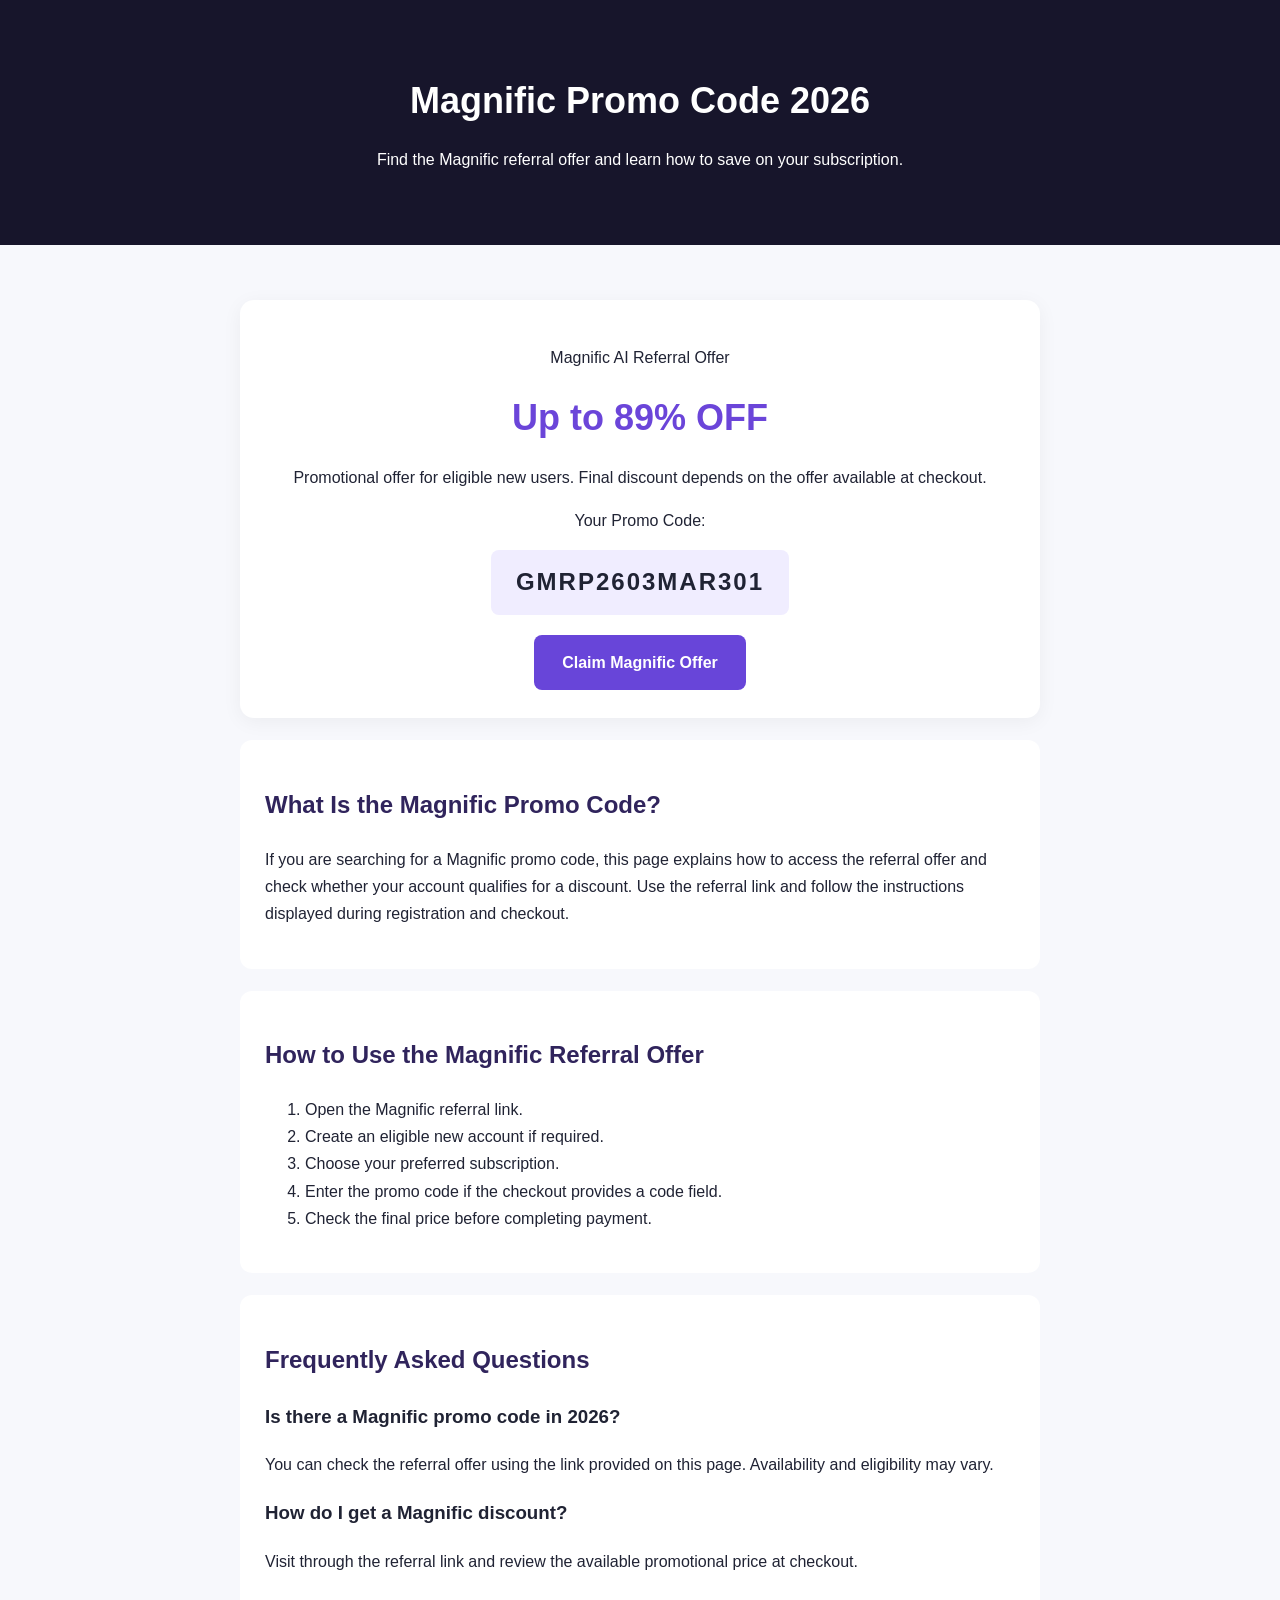
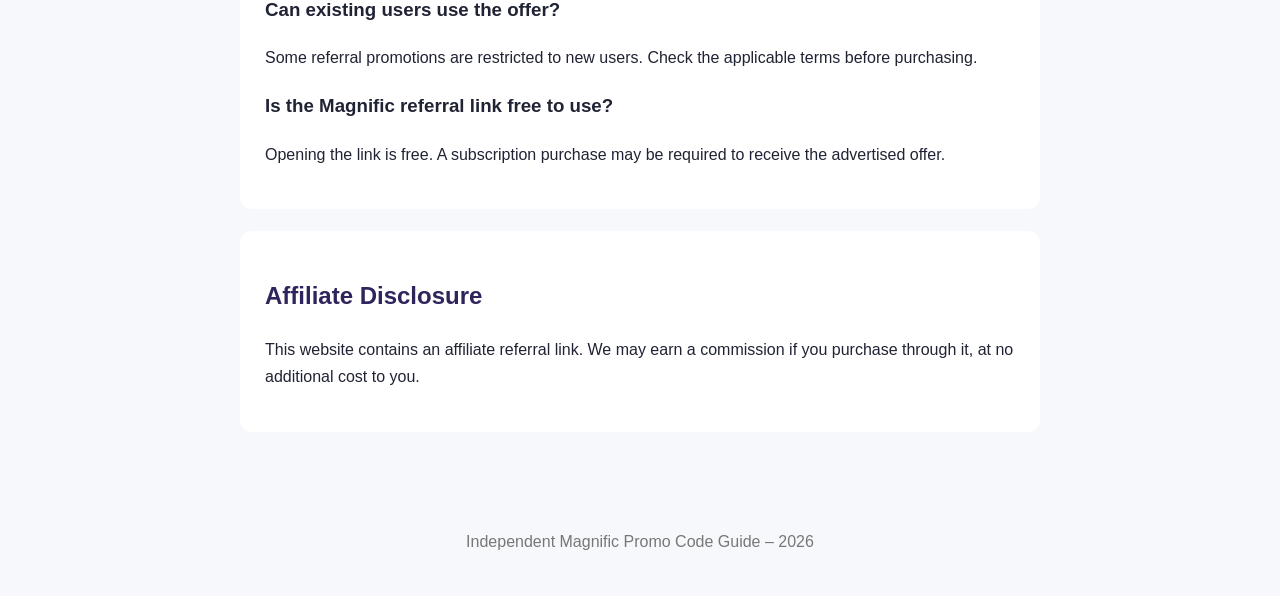
==== index.html @ 4afcddb9 "Create index.html Get a verified Magnific promo code: use GMRP2603MAR301 with our referral link and " ====
<!DOCTYPE html>
<html lang="en">
<head>
  <meta charset="UTF-8">
  <meta name="viewport" content="width=device-width, initial-scale=1">

  <title>Magnific Promo Code 2026 – Save on Your First Subscription</title>

  <meta name="description" content="Looking for a Magnific promo code? Discover the referral offer, promo code, eligibility details and how to claim your discount on Magnific AI.">

  <meta name="robots" content="index, follow">

  <style>
    * { box-sizing: border-box; }
    body {
      margin: 0;
      font-family: Arial, sans-serif;
      background: #f7f8fc;
      color: #202334;
      line-height: 1.7;
    }
    header {
      background: #17152b;
      color: white;
      padding: 55px 20px;
      text-align: center;
    }
    header h1 { font-size: 36px; line-height: 1.2; }
    .container {
      max-width: 850px;
      margin: 30px auto;
      padding: 25px;
    }
    .offer {
      background: white;
      border-radius: 14px;
      padding: 28px;
      text-align: center;
      box-shadow: 0 4px 20px #0000000d;
    }
    .discount {
      font-size: 36px;
      font-weight: bold;
      color: #6b45d9;
    }
    .code {
      background: #f0edff;
      padding: 12px 25px;
      font-size: 24px;
      font-weight: bold;
      display: inline-block;
      border-radius: 8px;
      letter-spacing: 2px;
    }
    .btn {
      display: inline-block;
      margin-top: 20px;
      background: #6845d9;
      color: white;
      padding: 14px 28px;
      border-radius: 8px;
      text-decoration: none;
      font-weight: bold;
    }
    section {
      background: white;
      padding: 25px;
      border-radius: 12px;
      margin-top: 22px;
    }
    h2 { color: #30245c; }
    footer {
      text-align: center;
      padding: 25px;
      color: #777;
    }
  </style>
</head>

<body>

<header>
  <h1>Magnific Promo Code 2026</h1>
  <p>Find the Magnific referral offer and learn how to save on your subscription.</p>
</header>

<main class="container">

  <div class="offer">
    <p>Magnific AI Referral Offer</p>
    <div class="discount">Up to 89% OFF</div>
    <p>Promotional offer for eligible new users. Final discount depends on the offer available at checkout.</p>

    <p>Your Promo Code:</p>
    <div class="code">GMRP2603MAR301</div>

    <br>

    <a class="btn"
       href="https://referral.magnific.com/mzNlYhK"
       target="_blank"
       rel="nofollow sponsored noopener">
       Claim Magnific Offer
    </a>
  </div>

  <section>
    <h2>What Is the Magnific Promo Code?</h2>
    <p>
      If you are searching for a Magnific promo code,
      this page explains how to access the referral offer
      and check whether your account qualifies for a discount.
      Use the referral link and follow the instructions
      displayed during registration and checkout.
    </p>
  </section>

  <section>
    <h2>How to Use the Magnific Referral Offer</h2>
    <ol>
      <li>Open the Magnific referral link.</li>
      <li>Create an eligible new account if required.</li>
      <li>Choose your preferred subscription.</li>
      <li>Enter the promo code if the checkout provides a code field.</li>
      <li>Check the final price before completing payment.</li>
    </ol>
  </section>

  <section>
    <h2>Frequently Asked Questions</h2>

    <h3>Is there a Magnific promo code in 2026?</h3>
    <p>
      You can check the referral offer using the link
      provided on this page. Availability and eligibility
      may vary.
    </p>

    <h3>How do I get a Magnific discount?</h3>
    <p>
      Visit through the referral link and review the
      available promotional price at checkout.
    </p>

    <h3>Can existing users use the offer?</h3>
    <p>
      Some referral promotions are restricted to new users.
      Check the applicable terms before purchasing.
    </p>

    <h3>Is the Magnific referral link free to use?</h3>
    <p>
      Opening the link is free. A subscription purchase
      may be required to receive the advertised offer.
    </p>
  </section>

  <section>
    <h2>Affiliate Disclosure</h2>
    <p>
      This website contains an affiliate referral link.
      We may earn a commission if you purchase through it,
      at no additional cost to you.
    </p>
  </section>

</main>

<footer>
  <p>Independent Magnific Promo Code Guide – 2026</p>
</footer>

</body>
</html>
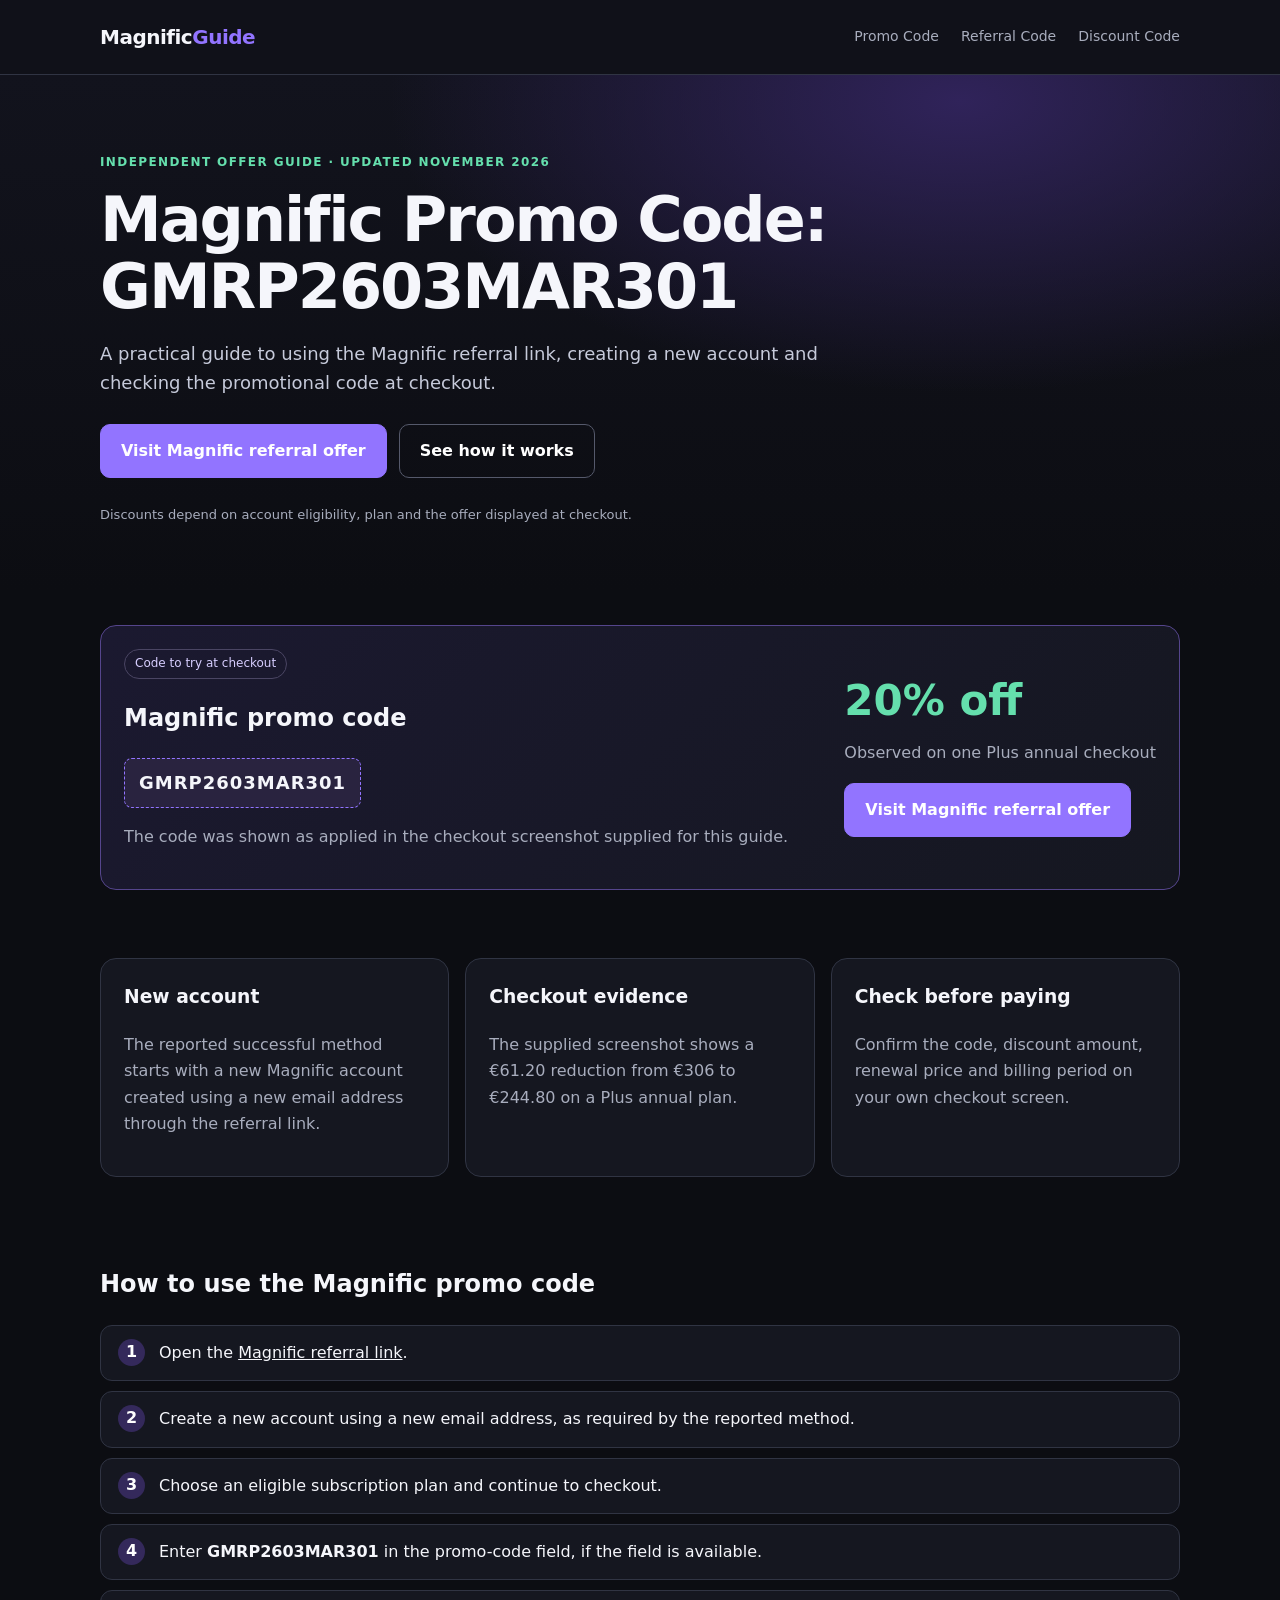
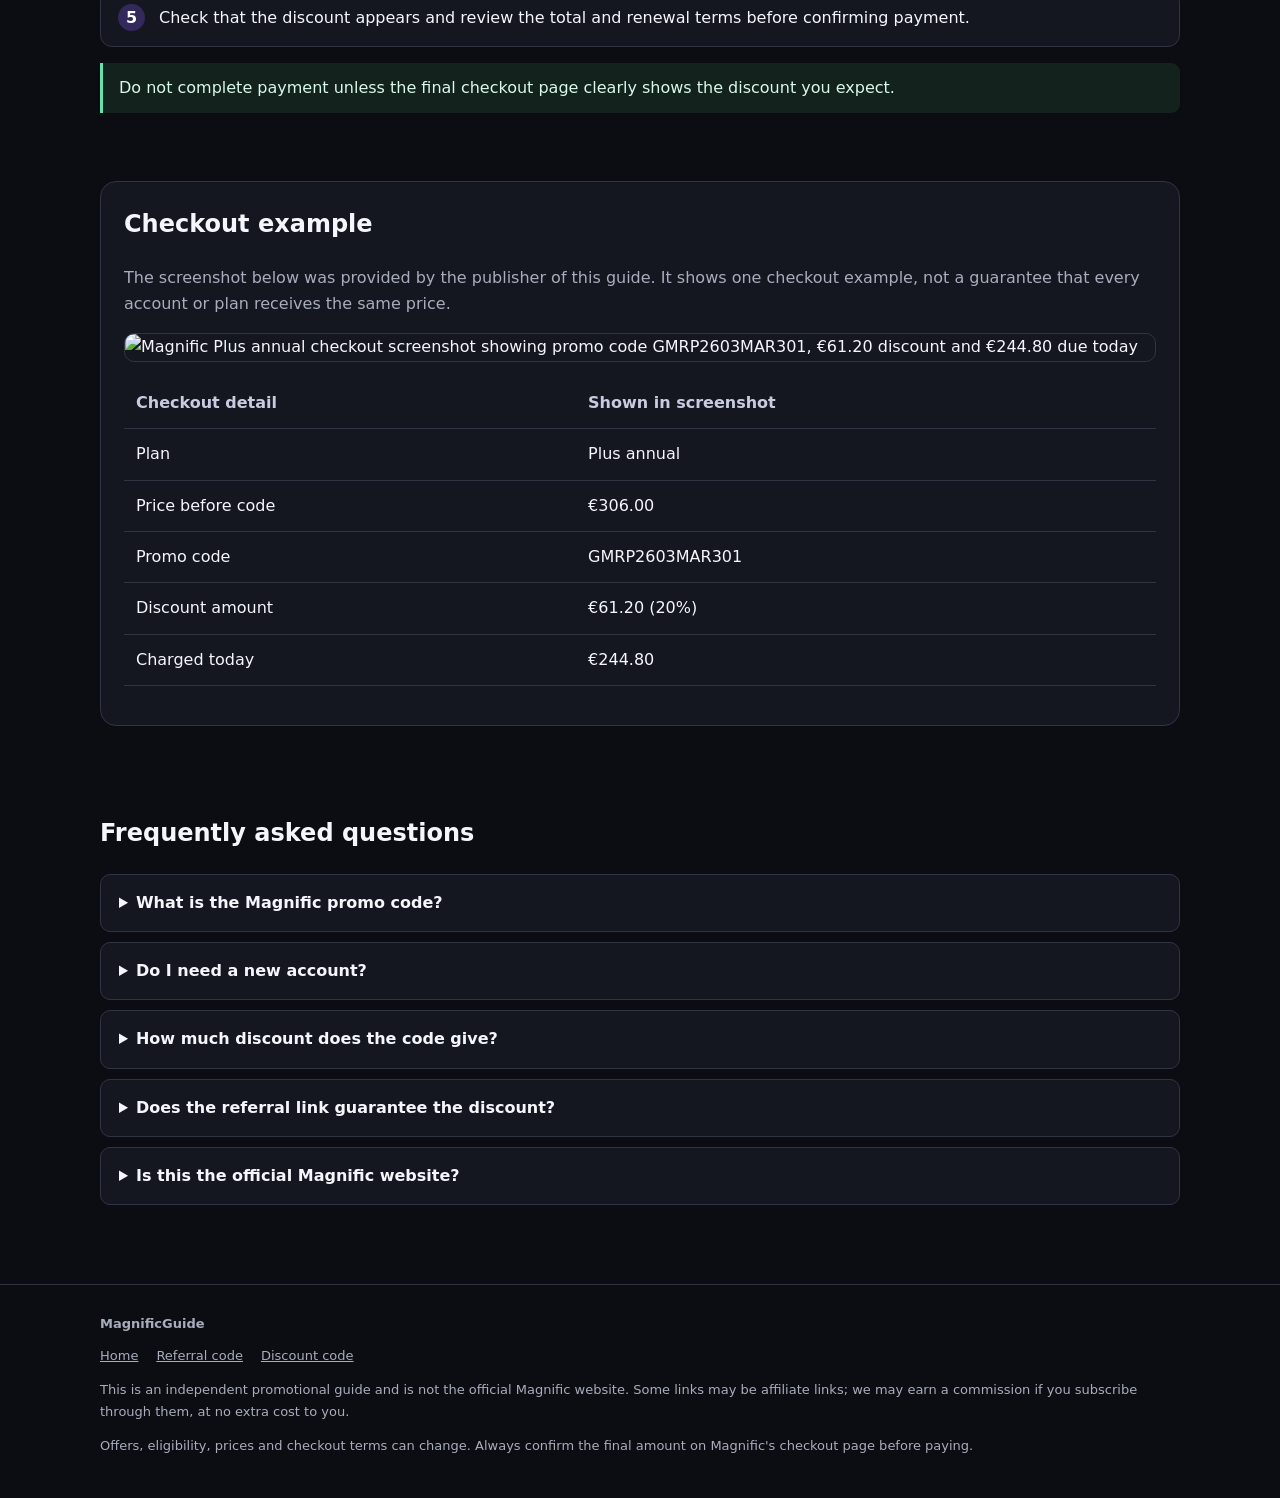
==== commit 730cb2dd: "Upload Magnific website files" ====
--- a/index.html
+++ b/index.html
@@ -1,174 +1,43 @@
-<!DOCTYPE html>
-<html lang="en">
-<head>
-  <meta charset="UTF-8">
-  <meta name="viewport" content="width=device-width, initial-scale=1">
+<!doctype html>
+<html lang="en"><head><meta charset="utf-8"><meta name="viewport" content="width=device-width,initial-scale=1">
+<link rel="stylesheet" href="styles.css">
+<title>Magnific Promo Code GMRP2603MAR301 – Checkout Guide 2026</title><meta name="description" content="How to use Magnific promo code GMRP2603MAR301 with the referral link. See new-account steps and a checkout example showing 20% off a Plus annual plan.">
+<meta name="robots" content="index,follow">
+<meta property="og:type" content="website"><meta property="og:title" content="Magnific Promo Code GMRP2603MAR301 – Checkout Guide 2026">
+<meta property="og:description" content="How to use Magnific promo code GMRP2603MAR301 with the referral link. See new-account steps and a checkout example showing 20% off a Plus annual plan.">
+</head><body>
+<header><div class="wrap nav"><a class="brand" href="index.html">Magnific<span>Guide</span></a>
+<nav aria-label="Main navigation"><a href="index.html">Promo Code</a><a href="referral-code.html">Referral Code</a><a href="discount-code.html">Discount Code</a></nav></div></header>
 
-  <title>Magnific Promo Code 2026 – Save on Your First Subscription</title>
-
-  <meta name="description" content="Looking for a Magnific promo code? Discover the referral offer, promo code, eligibility details and how to claim your discount on Magnific AI.">
-
-  <meta name="robots" content="index, follow">
-
-  <style>
-    * { box-sizing: border-box; }
-    body {
-      margin: 0;
-      font-family: Arial, sans-serif;
-      background: #f7f8fc;
-      color: #202334;
-      line-height: 1.7;
-    }
-    header {
-      background: #17152b;
-      color: white;
-      padding: 55px 20px;
-      text-align: center;
-    }
-    header h1 { font-size: 36px; line-height: 1.2; }
-    .container {
-      max-width: 850px;
-      margin: 30px auto;
-      padding: 25px;
-    }
-    .offer {
-      background: white;
-      border-radius: 14px;
-      padding: 28px;
-      text-align: center;
-      box-shadow: 0 4px 20px #0000000d;
-    }
-    .discount {
-      font-size: 36px;
-      font-weight: bold;
-      color: #6b45d9;
-    }
-    .code {
-      background: #f0edff;
-      padding: 12px 25px;
-      font-size: 24px;
-      font-weight: bold;
-      display: inline-block;
-      border-radius: 8px;
-      letter-spacing: 2px;
-    }
-    .btn {
-      display: inline-block;
-      margin-top: 20px;
-      background: #6845d9;
-      color: white;
-      padding: 14px 28px;
-      border-radius: 8px;
-      text-decoration: none;
-      font-weight: bold;
-    }
-    section {
-      background: white;
-      padding: 25px;
-      border-radius: 12px;
-      margin-top: 22px;
-    }
-    h2 { color: #30245c; }
-    footer {
-      text-align: center;
-      padding: 25px;
-      color: #777;
-    }
-  </style>
-</head>
-
-<body>
-
-<header>
-  <h1>Magnific Promo Code 2026</h1>
-  <p>Find the Magnific referral offer and learn how to save on your subscription.</p>
-</header>
-
-<main class="container">
-
-  <div class="offer">
-    <p>Magnific AI Referral Offer</p>
-    <div class="discount">Up to 89% OFF</div>
-    <p>Promotional offer for eligible new users. Final discount depends on the offer available at checkout.</p>
-
-    <p>Your Promo Code:</p>
-    <div class="code">GMRP2603MAR301</div>
-
-    <br>
-
-    <a class="btn"
-       href="https://referral.magnific.com/mzNlYhK"
-       target="_blank"
-       rel="nofollow sponsored noopener">
-       Claim Magnific Offer
-    </a>
-  </div>
-
-  <section>
-    <h2>What Is the Magnific Promo Code?</h2>
-    <p>
-      If you are searching for a Magnific promo code,
-      this page explains how to access the referral offer
-      and check whether your account qualifies for a discount.
-      Use the referral link and follow the instructions
-      displayed during registration and checkout.
-    </p>
-  </section>
-
-  <section>
-    <h2>How to Use the Magnific Referral Offer</h2>
-    <ol>
-      <li>Open the Magnific referral link.</li>
-      <li>Create an eligible new account if required.</li>
-      <li>Choose your preferred subscription.</li>
-      <li>Enter the promo code if the checkout provides a code field.</li>
-      <li>Check the final price before completing payment.</li>
-    </ol>
-  </section>
-
-  <section>
-    <h2>Frequently Asked Questions</h2>
-
-    <h3>Is there a Magnific promo code in 2026?</h3>
-    <p>
-      You can check the referral offer using the link
-      provided on this page. Availability and eligibility
-      may vary.
-    </p>
-
-    <h3>How do I get a Magnific discount?</h3>
-    <p>
-      Visit through the referral link and review the
-      available promotional price at checkout.
-    </p>
-
-    <h3>Can existing users use the offer?</h3>
-    <p>
-      Some referral promotions are restricted to new users.
-      Check the applicable terms before purchasing.
-    </p>
-
-    <h3>Is the Magnific referral link free to use?</h3>
-    <p>
-      Opening the link is free. A subscription purchase
-      may be required to receive the advertised offer.
-    </p>
-  </section>
-
-  <section>
-    <h2>Affiliate Disclosure</h2>
-    <p>
-      This website contains an affiliate referral link.
-      We may earn a commission if you purchase through it,
-      at no additional cost to you.
-    </p>
-  </section>
-
-</main>
-
-<footer>
-  <p>Independent Magnific Promo Code Guide – 2026</p>
-</footer>
-
-</body>
-</html>
+<main><div class="hero"><div class="wrap"><div class="eyebrow">Independent offer guide · Updated November 2026</div>
+<h1>Magnific Promo Code: GMRP2603MAR301</h1>
+<p class="lead">A practical guide to using the Magnific referral link, creating a new account and checking the promotional code at checkout.</p>
+<div class="actions"><a class="btn" href="https://referral.magnific.com/mzNlYhK" target="_blank" rel="sponsored nofollow noopener">Visit Magnific referral offer</a><a class="btn secondary" href="#how-to">See how it works</a></div>
+<p class="small">Discounts depend on account eligibility, plan and the offer displayed at checkout.</p></div></div>
+<section><div class="wrap"><div class="offer"><div><span class="pill">Code to try at checkout</span><h2>Magnific promo code</h2><div class="code">GMRP2603MAR301</div><p class="muted">The code was shown as applied in the checkout screenshot supplied for this guide.</p></div><div><div class="big">20% off</div><p class="muted">Observed on one Plus annual checkout</p><a class="btn" href="https://referral.magnific.com/mzNlYhK" target="_blank" rel="sponsored nofollow noopener">Visit Magnific referral offer</a></div></div></div></section>
+<section><div class="wrap grid">
+<div class="card"><h3>New account</h3><p class="muted">The reported successful method starts with a new Magnific account created using a new email address through the referral link.</p></div>
+<div class="card"><h3>Checkout evidence</h3><p class="muted">The supplied screenshot shows a €61.20 reduction from €306 to €244.80 on a Plus annual plan.</p></div>
+<div class="card"><h3>Check before paying</h3><p class="muted">Confirm the code, discount amount, renewal price and billing period on your own checkout screen.</p></div>
+</div></section>
+<section id="how-to"><div class="wrap"><h2>How to use the Magnific promo code</h2><ol class="steps">
+<li>Open the <a class="text-link" href="https://referral.magnific.com/mzNlYhK" target="_blank" rel="sponsored nofollow noopener">Magnific referral link</a>.</li>
+<li>Create a new account using a new email address, as required by the reported method.</li>
+<li>Choose an eligible subscription plan and continue to checkout.</li>
+<li>Enter <strong>GMRP2603MAR301</strong> in the promo-code field, if the field is available.</li>
+<li>Check that the discount appears and review the total and renewal terms before confirming payment.</li>
+</ol><div class="notice">Do not complete payment unless the final checkout page clearly shows the discount you expect.</div></div></section>
+<section><div class="wrap proof"><h2>Checkout example</h2><p class="muted">The screenshot below was provided by the publisher of this guide. It shows one checkout example, not a guarantee that every account or plan receives the same price.</p>
+<img src="assets/magnific-checkout-proof.png" alt="Magnific Plus annual checkout screenshot showing promo code GMRP2603MAR301, €61.20 discount and €244.80 due today" loading="lazy">
+<table class="table"><tbody><tr><th>Checkout detail</th><th>Shown in screenshot</th></tr><tr><td>Plan</td><td>Plus annual</td></tr><tr><td>Price before code</td><td>€306.00</td></tr><tr><td>Promo code</td><td>GMRP2603MAR301</td></tr><tr><td>Discount amount</td><td>€61.20 (20%)</td></tr><tr><td>Charged today</td><td>€244.80</td></tr></tbody></table></div></section>
+<section class="faq"><div class="wrap"><h2>Frequently asked questions</h2>
+<details><summary>What is the Magnific promo code?</summary><p>The code featured in this guide is GMRP2603MAR301. Its availability and discount should be checked at checkout.</p></details>
+<details><summary>Do I need a new account?</summary><p>According to the reported successful method, create a new account with a new email address through the referral link before trying the code.</p></details>
+<details><summary>How much discount does the code give?</summary><p>The supplied checkout screenshot shows 20% off a Plus annual plan: €61.20 off €306, resulting in €244.80 due today. Other plans or accounts may show different terms.</p></details>
+<details><summary>Does the referral link guarantee the discount?</summary><p>No. Promotions can change and eligibility may vary. Confirm the code and final price on the checkout page before payment.</p></details>
+<details><summary>Is this the official Magnific website?</summary><p>No. This is an independent guide. Use the referral link to visit Magnific and review its official checkout and terms.</p></details>
+</div></section></main>
+<footer><div class="wrap"><strong>MagnificGuide</strong><div class="footerlinks"><a href="index.html">Home</a><a href="referral-code.html">Referral code</a><a href="discount-code.html">Discount code</a></div>
+<p>This is an independent promotional guide and is not the official Magnific website. Some links may be affiliate links; we may earn a commission if you subscribe through them, at no extra cost to you.</p>
+<p>Offers, eligibility, prices and checkout terms can change. Always confirm the final amount on Magnific's checkout page before paying.</p>
+</div></footer></body></html>
--- a/styles.css
+++ b/styles.css
@@ -0,0 +1,8 @@
+
+:root{--bg:#0c0d12;--panel:#151720;--panel2:#1b1e29;--text:#f5f6fb;--muted:#a8adbd;--line:#303443;--purple:#9274ff;--green:#65dfad;--max:1080px}
+*{box-sizing:border-box}html{scroll-behavior:smooth}body{margin:0;background:var(--bg);color:var(--text);font:16px/1.65 Inter,ui-sans-serif,system-ui,-apple-system,"Segoe UI",Arial,sans-serif}
+a{color:inherit} .wrap{width:min(var(--max),calc(100% - 40px));margin:auto}
+header{border-bottom:1px solid var(--line);background:#101119} .nav{min-height:74px;display:flex;align-items:center;justify-content:space-between;gap:20px}.brand{text-decoration:none;font-size:20px;font-weight:800;letter-spacing:-.5px}.brand span{color:var(--purple)}nav{display:flex;gap:22px;flex-wrap:wrap}nav a{font-size:14px;color:var(--muted);text-decoration:none}nav a:hover,.text-link:hover{color:white}
+.hero{padding:78px 0 52px;background:radial-gradient(ellipse at 75% 5%,#30235a 0,transparent 42%),linear-gradient(180deg,#12131d,#0c0d12)}.eyebrow{color:var(--green);font-weight:750;text-transform:uppercase;letter-spacing:1.4px;font-size:12px}.hero h1{font-size:clamp(36px,6vw,62px);line-height:1.08;letter-spacing:-2px;max-width:850px;margin:14px 0}.lead{font-size:18px;color:#c6cada;max-width:760px}.actions{display:flex;gap:12px;flex-wrap:wrap;margin:26px 0}.btn{display:inline-flex;align-items:center;justify-content:center;padding:13px 20px;border-radius:10px;background:var(--purple);color:white;text-decoration:none;font-weight:800;border:1px solid var(--purple)}.btn.secondary{background:transparent;border-color:#55596b}.btn:hover{filter:brightness(1.12)}
+section{padding:34px 0}.grid{display:grid;grid-template-columns:repeat(3,1fr);gap:16px}.card,.proof,.offer{background:var(--panel);border:1px solid var(--line);border-radius:16px;padding:23px}.card h3,.proof h2{margin-top:0}.muted{color:var(--muted)}.offer{display:grid;grid-template-columns:1fr auto;gap:20px;align-items:center;border-color:#55458c;background:linear-gradient(135deg,#1b1930,#151720)}.big{font-size:42px;line-height:1.1;font-weight:850;color:var(--green)}.code{display:inline-block;background:#29233f;border:1px dashed #9274ff;padding:9px 14px;border-radius:8px;font-weight:850;letter-spacing:1px;font-size:18px;overflow-wrap:anywhere}.steps{counter-reset:step;list-style:none;padding:0}.steps li{counter-increment:step;padding:14px 16px 14px 58px;margin:10px 0;background:var(--panel);border:1px solid var(--line);border-radius:12px;position:relative}.steps li:before{content:counter(step);position:absolute;left:17px;top:13px;width:27px;height:27px;display:grid;place-items:center;border-radius:50%;background:#34295b;color:white;font-weight:800}.proof img{width:100%;height:auto;border-radius:10px;border:1px solid var(--line);display:block}.notice{border-left:3px solid var(--green);padding:12px 16px;background:#14221e;color:#d8f8e9;border-radius:0 9px 9px 0}.faq details{background:var(--panel);border:1px solid var(--line);border-radius:10px;padding:15px 18px;margin:10px 0}.faq summary{cursor:pointer;font-weight:750}.faq p{color:#c1c5d1}footer{border-top:1px solid var(--line);padding:28px 0;color:var(--muted);font-size:13px;margin-top:35px}.footerlinks{display:flex;gap:18px;flex-wrap:wrap;margin:10px 0}.footerlinks a{color:var(--muted)}.small{font-size:13px;color:var(--muted)}.crumb{font-size:13px;color:var(--muted);padding-top:25px}.pagehead{padding:45px 0 20px}.pagehead h1{font-size:clamp(32px,5vw,48px);line-height:1.12;letter-spacing:-1px;margin:10px 0}.table{width:100%;border-collapse:collapse;margin:16px 0}.table td,.table th{border-bottom:1px solid var(--line);padding:12px;text-align:left}.table th{color:#c9cce0}.pill{display:inline-block;border:1px solid #4a4563;border-radius:999px;padding:4px 10px;color:#d7ceff;font-size:12px}
+@media(max-width:760px){.grid{grid-template-columns:1fr}.offer{grid-template-columns:1fr}.nav{padding:14px 0;align-items:flex-start;flex-direction:column}nav{gap:14px}.hero{padding:55px 0 35px}.wrap{width:min(var(--max),calc(100% - 28px))}}
